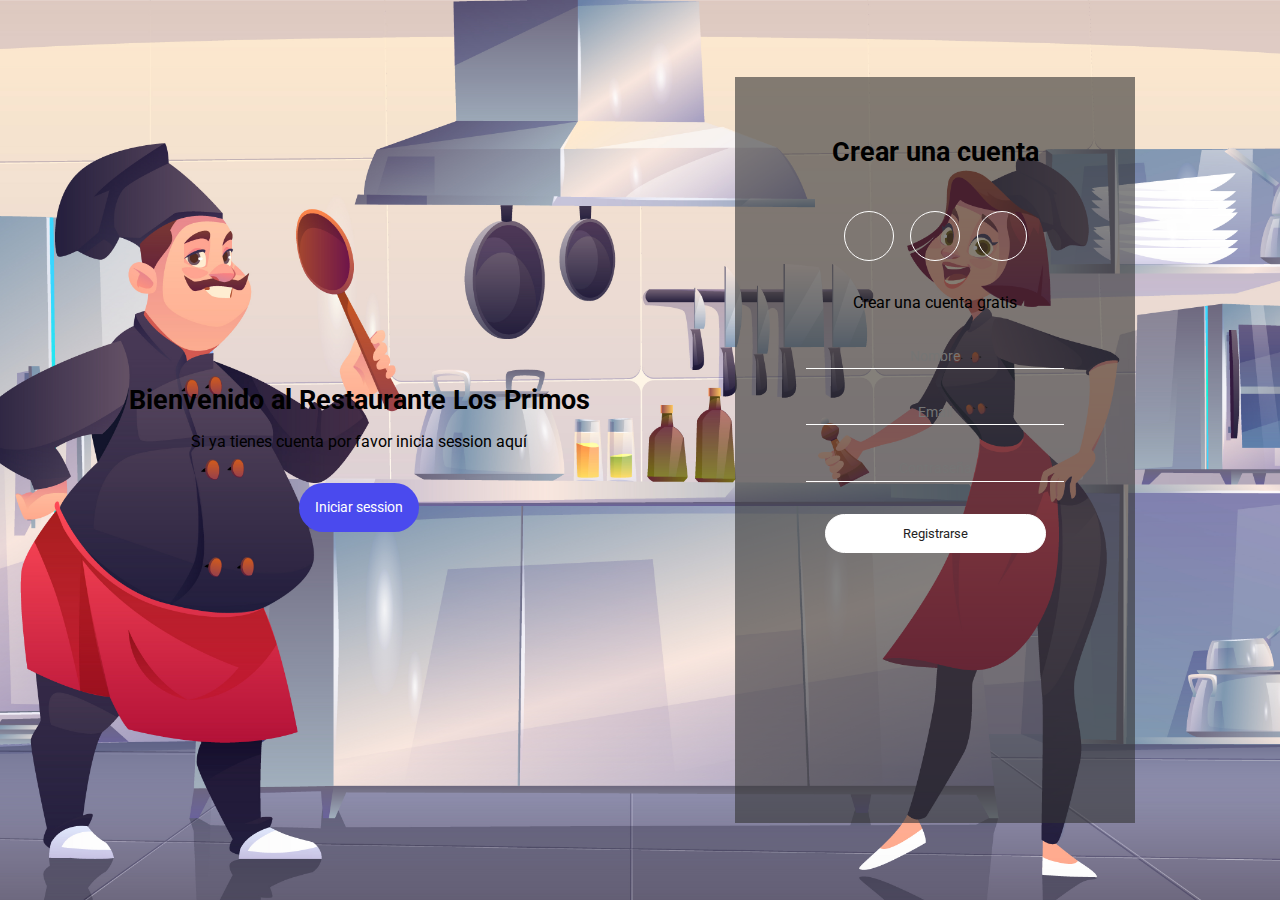
==== index.html @ 7c03df0f "Add files via upload" ====
<!DOCTYPE html>
<html lang="es">
<head>
    <meta charset="UTF-8">
    <meta name="viewport" content="width=device-width, initial-scale=1.0">
    <link rel="stylesheet" href="/style/style.css">
    <link rel="preconnect" href="https://fonts.googleapis.com">
    <link rel="preconnect" href="https://fonts.gstatic.com" crossorigin>
    <link href="https://fonts.googleapis.com/css2?family=Roboto:wght@400;700;&display=swap" rel="stylesheet">
    <link href='https://unpkg.co/boxicons@2.1.1/css/boxicons.min.css' rel='stylesheet'>
    <title>Restaurante Los Primos</title>
</head>


<body>
    <div class="container-form sign-up">
        <div class="welcome-back">
            <div class="message">
                <h2>Bienvenido al Restaurante Los Primos</h2>
                <p>Si ya tienes cuenta por favor inicia session aquí</p>
                <button class="sign-up-btn">Iniciar session</button>
            </div>
        </div>
        <form class="formulario">
            <h2 class="Create-account">Crear una cuenta</h2>
            <div class="iconos">
                <div class="border-iconos">
                    <i class='bx bxl-instagram-alt'></i>
                </div>
                <div class="border-iconos">
                    <i class='bx bxl-facebook-circle'></i>
                </div>
                <div class="border-iconos">
                    <i class='bx bxl-tiktok' ></i>
                </div>
            </div>
            <p class="cuenta-gratis">Crear una cuenta gratis</p>
            <input type="text" placeholder="Nombre">
            <input type="email" placeholder="Email">
            <input type="password" placeholder="Contraseña">
            <input type="button" value="Registrarse">
        </form>
    </div>
    <div class="container-form sign-in">
        <form class="formulario">
            <h2 class="Create-account">Iniciar Sesion</h2>
            <div class="iconos">
                <div class="border-iconos">
                    <i class='bx bxl-instagram-alt'></i>
                </div>
                <div class="border-iconos">
                    <i class='bx bxl-facebook-circle'></i>
                </div>
                <div class="border-iconos">
                    <i class='bx bxl-tiktok'></i>
                </div>
            </div>
            <p class="cuenta-gratis">¿Aun no tienes cuenta?</p>
            <input type="email" placeholder="Email">
            <input type="password" placeholder="Contraseña">
            <input type="button" value="Iniciar Sesion">
        </form>
        <div class="welcome-back">
            <div class="message">
                <h2>Bienvenido al Restaurante Los Primos</h2>
                <p>Si aun no tienes una cuenta por favor regrístrese aqui</p>
                <button class="sign-in-btn">Registrase</button>
            </div>
        </div>
        
    </div>
    <script src="js/style.js"></script>
</body>
</html>
---- style/style.css ----
* {
    margin: 0;
    padding: 0;
    box-sizing: border-box;
    font-family: 'Roboto', sans-serif;
}

body {
    height: 100vh;
    display: flex;
    align-items: center;
    justify-content: center;
    background-image: url(/assets/2546.jpg);
    background-position: center;
    background-repeat:no-repeat;
    background-size:cover;
    color: black;
}

.container-form {
    width: 90%;
    height: 90vh;
    display: flex;
    justify-content: space-around;
    transition: all .5s ease-out;    
}

.welcome-back {
    display: flex;
    align-items: center;
    text-align: center;
}

.message {
    padding: 1rem;
}

.message h2{
    font-size: 1.7rem;
    padding: 1rem 0;
}

.message button{
    padding: 1rem;
    font-weight: 400;
    background-color: #4a4aee;
    border-radius: 2rem;
    border: none;
    outline: none;
    cursor: pointer;
    font-size: .9rem;
    margin-top: 2rem;
    transition: all .3s ease-in;
    color: #fff;
}

.message button::hover{
    background-color: #6464f8;
}

.formulario{
    width: 400px;
    padding: 1rem;
    margin: 2rem;
    background-color: rgb(51, 51,51, 0.602);
    text-align: center;
}

.Create-account {
    padding: 2.7rem;
    font-size: 1.7rem;
}

.iconos {
    width: 200px;
    display: flex;
    justify-content: space-around;
    margin: auto;
}

.border-iconos {
    height: 20px;
    width: 20px;
    display: flex;
    align-items: center;
    justify-content: center;
    padding: 1.5rem;
    border: solid thin white;
    border-radius: 50%;
    font-size: 1.5rem;
    transition: all .3s ease-in;
}

.border-iconos::hover{
    background-color: #4a4aee;
    cursor: pointer;
}

.cuenta-gratis{
    padding: 2rem 0;
}

.formulario input{
    width: 70%;
    display: block;
    margin: auto;
    margin-bottom: 2rem;
    background-color: transparent;
    border: none;
    border-bottom: white thin solid;
    text-align: center;
    outline: none;
    padding: .2rem 0;
    font-size: .9rem;
    color: rgb(255, 255, 255);
}

.formulario input[type="button"]{
    width: 60%;
    margin: auto;
    border: solid thin white;
    padding: .7rem;
    border-radius: 2rem;
    background-color: white;
    font-size: .8rem;
    cursor: pointer;
    color: #222;

}

.sign-in{
    position: absolute;
    opacity: 0;
    visibility: hidden;
}
.sign-in.active{
    opacity: 1;
    visibility: visible;
}

.sign-up.active{
    opacity: 0;
    visibility: hidden;
}
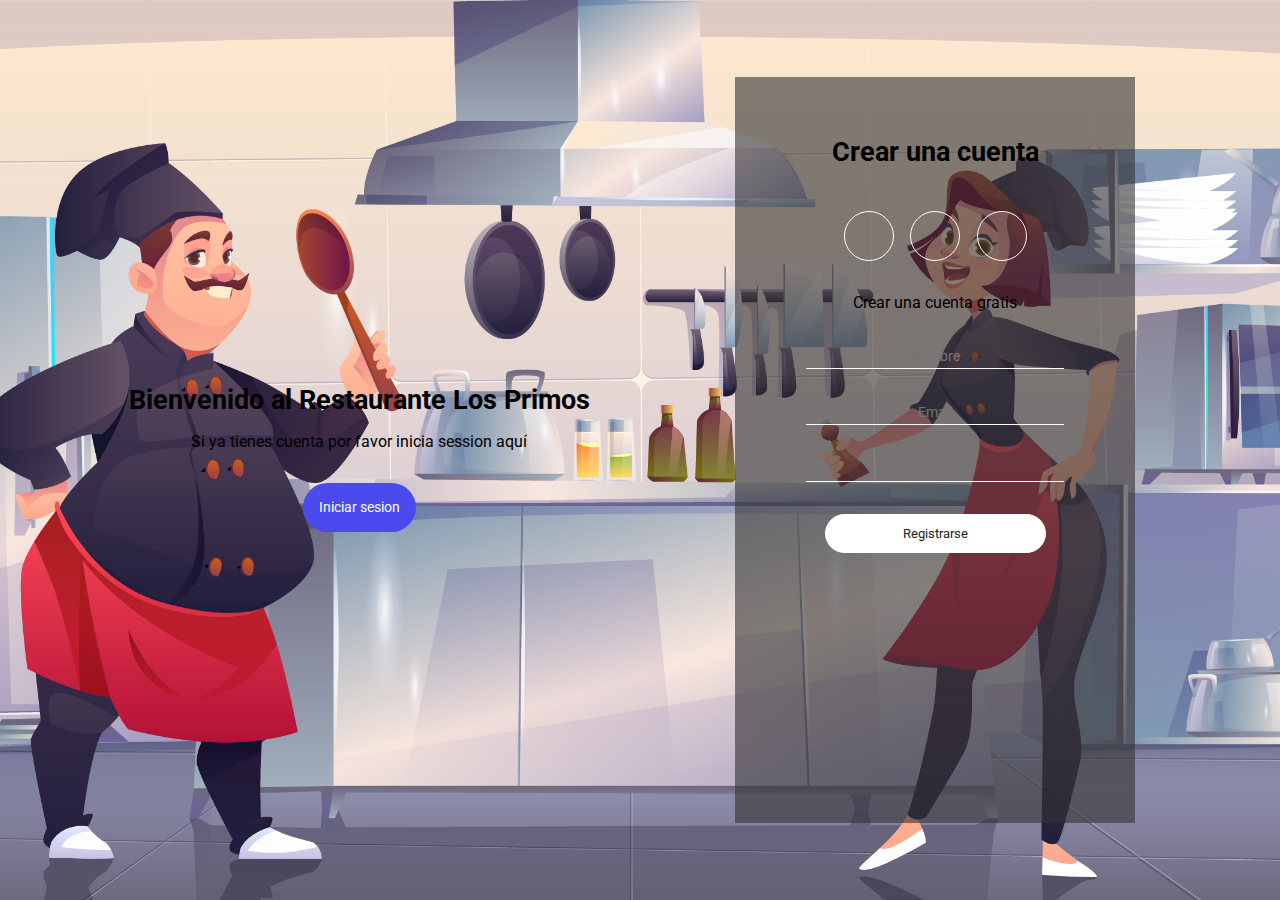
==== commit cd4acd6a: "act" ====
--- a/index.html
+++ b/index.html
@@ -13,12 +13,13 @@
 
 
 <body>
+    <div id="notificacion-container"></div>
     <div class="container-form sign-up">
         <div class="welcome-back">
             <div class="message">
                 <h2>Bienvenido al Restaurante Los Primos</h2>
                 <p>Si ya tienes cuenta por favor inicia session aquí</p>
-                <button class="sign-up-btn">Iniciar session</button>
+                <button class="sign-up-btn">Iniciar sesion</button>
             </div>
         </div>
         <form class="formulario">
@@ -35,10 +36,10 @@
                 </div>
             </div>
             <p class="cuenta-gratis">Crear una cuenta gratis</p>
-            <input type="text" placeholder="Nombre">
-            <input type="email" placeholder="Email">
-            <input type="password" placeholder="Contraseña">
-            <input type="button" value="Registrarse">
+            <input type="text" placeholder="Nombre" required>
+            <input type="email" placeholder="Email" required>
+            <input type="password" placeholder="Contraseña" required>
+            <input type="button" value="Registrarse" onclick="redirectToLogin()">
         </form>
     </div>
     <div class="container-form sign-in">
@@ -56,19 +57,52 @@
                 </div>
             </div>
             <p class="cuenta-gratis">¿Aun no tienes cuenta?</p>
-            <input type="email" placeholder="Email">
-            <input type="password" placeholder="Contraseña">
-            <input type="button" value="Iniciar Sesion">
+            <input type="email" placeholder="Email" required>
+            <input type="password" placeholder="Contraseña" required>
+            <input type="button" value="Iniciar Sesion" onclick="redirectToLogin()">
+
         </form>
         <div class="welcome-back">
             <div class="message">
                 <h2>Bienvenido al Restaurante Los Primos</h2>
                 <p>Si aun no tienes una cuenta por favor regrístrese aqui</p>
-                <button class="sign-in-btn">Registrase</button>
+                <button class="sign-in-btn">Registrarse</button>
             </div>
         </div>
         
     </div>
+    <script>
+        document.getElementById('formulario').addEventListener('submit', function(event) {
+            event.preventDefault(); // Evita el envío del formulario por defecto
+
+            // Obtener los valores de los campos de entrada
+            var name = document.getElementById('name').value;
+            var email = document.getElementById('email').value;
+            var password = document.getElementById('password').value;
+
+            // Validar los datos
+            if (name.trim() === '') {
+                alert('Por favor, ingresa tu nombre.');
+                return;
+            }
+
+            if (!email.endsWith('@gmail.com')) {
+                alert('Por favor, ingresa un correo electrónico válido de Gmail.');
+                return;
+            }
+
+            if (password.length < 8) {
+                alert('La contraseña debe tener al menos 8 caracteres.');
+                return;
+            }
+
+            // // Abrir una nueva pestaña con el contenido HTML y pasar el nombre como parámetro
+            
+            window.location.href = 'html/base.html?name=' + encodeURIComponent(name);
+
+
+        });
+    </script>
     <script src="js/style.js"></script>
 </body>
 </html>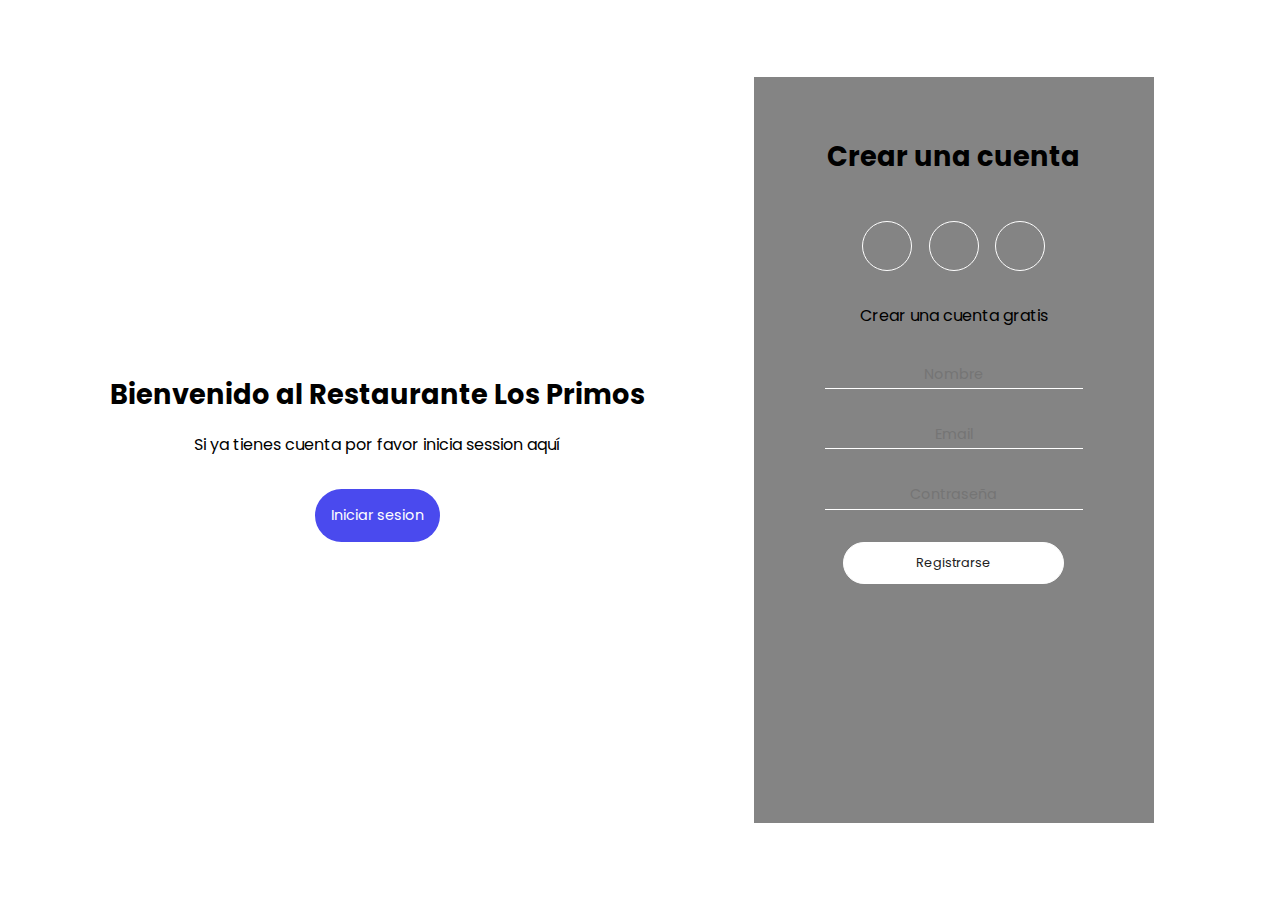
==== commit c9516cc5: "act" ====
--- a/index.html
+++ b/index.html
@@ -26,13 +26,13 @@
             <h2 class="Create-account">Crear una cuenta</h2>
             <div class="iconos">
                 <div class="border-iconos">
-                    <i class='bx bxl-instagram-alt'></i>
+                    <i class='bx bxl-instagram-alt' onclick="redirectSocialIng()"></i>
                 </div>
                 <div class="border-iconos">
-                    <i class='bx bxl-facebook-circle'></i>
+                    <i class='bx bxl-facebook-circle' onclick="redirectSocialFb()"></i>
                 </div>
                 <div class="border-iconos">
-                    <i class='bx bxl-tiktok' ></i>
+                    <i class='bx bxl-tiktok' onclick="redirectSocialTT()"></i>
                 </div>
             </div>
             <p class="cuenta-gratis">Crear una cuenta gratis</p>
@@ -47,13 +47,13 @@
             <h2 class="Create-account">Iniciar Sesion</h2>
             <div class="iconos">
                 <div class="border-iconos">
-                    <i class='bx bxl-instagram-alt'></i>
+                    <i class='bx bxl-instagram-alt' onclick="redirectSocialIng()"></i>
                 </div>
                 <div class="border-iconos">
-                    <i class='bx bxl-facebook-circle'></i>
+                    <i class='bx bxl-facebook-circle' onclick="redirectSocialFb()"></i>
                 </div>
                 <div class="border-iconos">
-                    <i class='bx bxl-tiktok'></i>
+                    <i class='bx bxl-tiktok' onclick="redirectSocialTT()"></i>
                 </div>
             </div>
             <p class="cuenta-gratis">¿Aun no tienes cuenta?</p>
@@ -71,38 +71,6 @@
         </div>
         
     </div>
-    <script>
-        document.getElementById('formulario').addEventListener('submit', function(event) {
-            event.preventDefault(); // Evita el envío del formulario por defecto
-
-            // Obtener los valores de los campos de entrada
-            var name = document.getElementById('name').value;
-            var email = document.getElementById('email').value;
-            var password = document.getElementById('password').value;
-
-            // Validar los datos
-            if (name.trim() === '') {
-                alert('Por favor, ingresa tu nombre.');
-                return;
-            }
-
-            if (!email.endsWith('@gmail.com')) {
-                alert('Por favor, ingresa un correo electrónico válido de Gmail.');
-                return;
-            }
-
-            if (password.length < 8) {
-                alert('La contraseña debe tener al menos 8 caracteres.');
-                return;
-            }
-
-            // // Abrir una nueva pestaña con el contenido HTML y pasar el nombre como parámetro
-            
-            window.location.href = 'html/base.html?name=' + encodeURIComponent(name);
-
-
-        });
-    </script>
     <script src="js/style.js"></script>
 </body>
 </html>--- a/style/style.css
+++ b/style/style.css
@@ -1,8 +1,10 @@
+@import url('https://fonts.googleapis.com/css2?family=Poppins:wght@200;300;400;500;600;700&display=swap');
+
 * {
     margin: 0;
     padding: 0;
     box-sizing: border-box;
-    font-family: 'Roboto', sans-serif;
+    font-family: 'Poppins', sans-serif;
 }
 
 body {
@@ -10,7 +12,7 @@
     display: flex;
     align-items: center;
     justify-content: center;
-    background-image: url(/assets/2546.jpg);
+    background-image: url(/assets/marco-plano-laico-cucharas-madera-espacio-copia.jpg);
     background-position: center;
     background-repeat:no-repeat;
     background-size:cover;
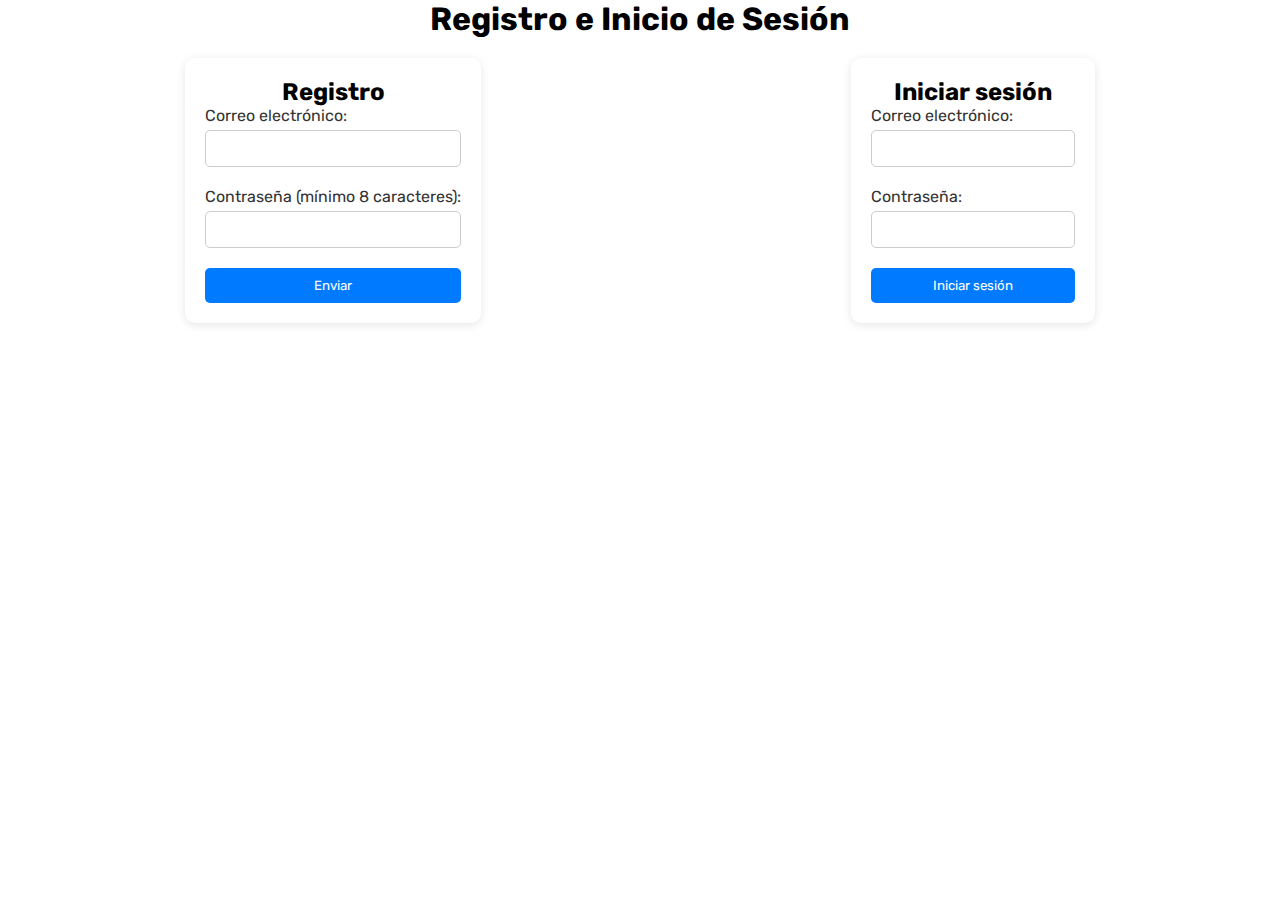
==== commit 82f8d845: "act" ====
--- a/index.html
+++ b/index.html
@@ -1,76 +1,49 @@
 <!DOCTYPE html>
-<html lang="es">
+<html lang="en">
 <head>
     <meta charset="UTF-8">
     <meta name="viewport" content="width=device-width, initial-scale=1.0">
+    <title>Los Primos | Restaurante</title>
     <link rel="stylesheet" href="/style/style.css">
-    <link rel="preconnect" href="https://fonts.googleapis.com">
-    <link rel="preconnect" href="https://fonts.gstatic.com" crossorigin>
-    <link href="https://fonts.googleapis.com/css2?family=Roboto:wght@400;700;&display=swap" rel="stylesheet">
-    <link href='https://unpkg.co/boxicons@2.1.1/css/boxicons.min.css' rel='stylesheet'>
-    <title>Restaurante Los Primos</title>
 </head>
+<body>
+    <h1>Registro e Inicio de Sesión</h1>
+    <div class="container">
+        <!-- Formulario de registro -->
+    <div id="registrationFormContainer">
+        <h2>Registro</h2>
+        <form id="registrationForm" onsubmit="validateForm()">
+          <label for="email">Correo electrónico:</label>
+          <input type="email" id="email" name="email" required>
+          <br>
+          <label for="password">Contraseña (mínimo 8 caracteres):</label>
+          <input type="password" id="password" name="password" required>
+          <br>
+          <input type="submit" value="Enviar" >
+        </form>
+      </div>
+    
+      <!-- Formulario de inicio de sesión -->
+      <div id="loginFormContainer">
+        <h2>Iniciar sesión</h2>
+        <form id="loginForm" onsubmit="login()">
+          <label for="loginEmail">Correo electrónico:</label>
+          <input type="email" id="loginEmail" name="loginEmail" required>
+          <br>
+          <label for="loginPassword">Contraseña:</label>
+          <input type="password" id="loginPassword" name="loginPassword" required>
+          <br>
+          <input type="submit" value="Iniciar sesión">
+        </form>
+      </div>
 
-
-<body>
-    <div id="notificacion-container"></div>
-    <div class="container-form sign-up">
-        <div class="welcome-back">
-            <div class="message">
-                <h2>Bienvenido al Restaurante Los Primos</h2>
-                <p>Si ya tienes cuenta por favor inicia session aquí</p>
-                <button class="sign-up-btn">Iniciar sesion</button>
-            </div>
-        </div>
-        <form class="formulario">
-            <h2 class="Create-account">Crear una cuenta</h2>
-            <div class="iconos">
-                <div class="border-iconos">
-                    <i class='bx bxl-instagram-alt' onclick="redirectSocialIng()"></i>
-                </div>
-                <div class="border-iconos">
-                    <i class='bx bxl-facebook-circle' onclick="redirectSocialFb()"></i>
-                </div>
-                <div class="border-iconos">
-                    <i class='bx bxl-tiktok' onclick="redirectSocialTT()"></i>
-                </div>
-            </div>
-            <p class="cuenta-gratis">Crear una cuenta gratis</p>
-            <input type="text" placeholder="Nombre" required>
-            <input type="email" placeholder="Email" required>
-            <input type="password" placeholder="Contraseña" required>
-            <input type="button" value="Registrarse" onclick="redirectToLogin()">
-        </form>
+      <!-- Mensaje de bienvenida -->
+      <div id="welcomeMessage" class="hidden">
+        <h2>Bienvenido</h2>
+        <p>Has iniciado sesión correctamente. ¡Bienvenido!</p>
+      </div>
     </div>
-    <div class="container-form sign-in">
-        <form class="formulario">
-            <h2 class="Create-account">Iniciar Sesion</h2>
-            <div class="iconos">
-                <div class="border-iconos">
-                    <i class='bx bxl-instagram-alt' onclick="redirectSocialIng()"></i>
-                </div>
-                <div class="border-iconos">
-                    <i class='bx bxl-facebook-circle' onclick="redirectSocialFb()"></i>
-                </div>
-                <div class="border-iconos">
-                    <i class='bx bxl-tiktok' onclick="redirectSocialTT()"></i>
-                </div>
-            </div>
-            <p class="cuenta-gratis">¿Aun no tienes cuenta?</p>
-            <input type="email" placeholder="Email" required>
-            <input type="password" placeholder="Contraseña" required>
-            <input type="button" value="Iniciar Sesion" onclick="redirectToLogin()">
-
-        </form>
-        <div class="welcome-back">
-            <div class="message">
-                <h2>Bienvenido al Restaurante Los Primos</h2>
-                <p>Si aun no tienes una cuenta por favor regrístrese aqui</p>
-                <button class="sign-in-btn">Registrarse</button>
-            </div>
-        </div>
-        
-    </div>
-    <script src="js/style.js"></script>
+    
+<script src="js/style.js"></script>
 </body>
 </html>--- a/style/style.css
+++ b/style/style.css
@@ -1,146 +1,152 @@
-@import url('https://fonts.googleapis.com/css2?family=Poppins:wght@200;300;400;500;600;700&display=swap');
-
+@import url('https://fonts.googleapis.com/css2?family=Rubik:wght@300;400;500;600;700&display=swap');
 * {
     margin: 0;
     padding: 0;
     box-sizing: border-box;
-    font-family: 'Poppins', sans-serif;
+    font-family: 'Rubik', sans-serif;
+}
+/* Estilos generales para el cuerpo de la página */
+body {
+  background-color: #f0f0f000;
+  margin: 0;
+  padding: 0;
+  background-image: url(/assets/marco-plano-laico-cucharas-madera-espacio-copia.jpg);
+  background-size: cover;
 }
 
-body {
-    height: 100vh;
-    display: flex;
-    align-items: center;
-    justify-content: center;
-    background-image: url(/assets/marco-plano-laico-cucharas-madera-espacio-copia.jpg);
-    background-position: center;
-    background-repeat:no-repeat;
-    background-size:cover;
-    color: black;
+.container{
+     display: flex;
+}
+/* Estilos para el contenedor del formulario */
+#registrationFormContainer {
+  max-width: 400px;
+  margin: 50px auto;
+  background-color: #ffffff44;
+  padding: 20px;
+  border-radius: 10px;
+  box-shadow: 0 2px 10px rgba(0, 0, 0, 0.1);
 }
 
-.container-form {
-    width: 90%;
-    height: 90vh;
-    display: flex;
-    justify-content: space-around;
-    transition: all .5s ease-out;    
+/* Estilos para los títulos del formulario */
+h1 {
+  text-align: center;
+  color: #000000;
 }
 
-.welcome-back {
-    display: flex;
-    align-items: center;
-    text-align: center;
+/* Estilos para las etiquetas del formulario */
+label {
+  display: block;
+  margin-bottom: 5px;
+  color: #333;
 }
 
-.message {
-    padding: 1rem;
+/* Estilos para los campos de entrada del formulario */
+input[type="email"],
+input[type="password"] {
+  width: 100%;
+  padding: 10px;
+  margin-bottom: 20px;
+  border: 1px solid #ccc;
+  border-radius: 5px;
 }
 
-.message h2{
-    font-size: 1.7rem;
-    padding: 1rem 0;
+/* Estilos para el botón de enviar */
+input[type="submit"] {
+  width: 100%;
+  padding: 10px;
+  background-color: #ffffff;
+  color: #fff;
+  border: none;
+  border-radius: 5px;
+  cursor: pointer;
 }
 
-.message button{
-    padding: 1rem;
-    font-weight: 400;
-    background-color: #4a4aee;
-    border-radius: 2rem;
-    border: none;
-    outline: none;
-    cursor: pointer;
-    font-size: .9rem;
-    margin-top: 2rem;
-    transition: all .3s ease-in;
-    color: #fff;
+/* Estilos para el botón de enviar al pasar el cursor sobre él */
+input[type="submit"]:hover {
+  background-color: #0056b3;
 }
 
-.message button::hover{
-    background-color: #6464f8;
+/* Estilos para el mensaje de alerta */
+.alert {
+  background-color: #ffc107;
+  color: #333;
+  padding: 10px;
+  border-radius: 5px;
+  margin-bottom: 20px;
 }
 
-.formulario{
-    width: 400px;
-    padding: 1rem;
-    margin: 2rem;
-    background-color: rgb(51, 51,51, 0.602);
-    text-align: center;
+/* ... (otros estilos) ... */
+
+/* Estilos para los formularios */
+#registrationFormContainer,
+#loginFormContainer {
+  max-width: 400px;
+  margin: 20px auto;
+  background-color: #ffffff;
+  padding: 20px;
+  border-radius: 10px;
+  box-shadow: 0 2px 10px rgba(0, 0, 0, 0.1);
 }
 
-.Create-account {
-    padding: 2.7rem;
-    font-size: 1.7rem;
+/* Estilos para los títulos del formulario */
+h2 {
+  text-align: center;
+  color: #000000;
 }
 
-.iconos {
-    width: 200px;
-    display: flex;
-    justify-content: space-around;
-    margin: auto;
+/* Estilos para los campos de entrada del formulario */
+input[type="email"],
+input[type="password"] {
+  width: 100%;
+  padding: 10px;
+  margin-bottom: 20px;
+  border: 1px solid #ccc;
+  border-radius: 5px;
 }
 
-.border-iconos {
-    height: 20px;
-    width: 20px;
-    display: flex;
-    align-items: center;
-    justify-content: center;
-    padding: 1.5rem;
-    border: solid thin white;
-    border-radius: 50%;
-    font-size: 1.5rem;
-    transition: all .3s ease-in;
+/* Estilos para el botón de enviar */
+input[type="submit"] {
+  width: 100%;
+  padding: 10px;
+  background-color: #007bff;
+  color: #fff;
+  border: none;
+  border-radius: 5px;
+  cursor: pointer;
 }
 
-.border-iconos::hover{
-    background-color: #4a4aee;
-    cursor: pointer;
+/* Estilos para el botón de enviar al pasar el cursor sobre él */
+input[type="submit"]:hover {
+  background-color: #0056b3;
 }
 
-.cuenta-gratis{
-    padding: 2rem 0;
+/* Estilos para el mensaje de alerta */
+.alert {
+  background-color: #ffc107;
+  color: #333;
+  padding: 10px;
+  border-radius: 5px;
+  margin-bottom: 20px;
 }
 
-.formulario input{
-    width: 70%;
-    display: block;
-    margin: auto;
-    margin-bottom: 2rem;
-    background-color: transparent;
-    border: none;
-    border-bottom: white thin solid;
-    text-align: center;
-    outline: none;
-    padding: .2rem 0;
-    font-size: .9rem;
-    color: rgb(255, 255, 255);
+/* Estilos para el mensaje de bienvenida */
+#welcomeMessage {
+  max-width: 400px;
+  margin: 20px auto;
+  background-color: #3affa8;
+  color: #333;
+  padding: 20px;
+  border-radius: 10px;
+  display: none; /* Ocultar inicialmente el mensaje */
 }
 
-.formulario input[type="button"]{
-    width: 60%;
-    margin: auto;
-    border: solid thin white;
-    padding: .7rem;
-    border-radius: 2rem;
-    background-color: white;
-    font-size: .8rem;
-    cursor: pointer;
-    color: #222;
-
+/* Estilos para los títulos del mensaje de bienvenida */
+#welcomeMessage h2 {
+  color: #2a65bf;
+  margin-bottom: 10px;
 }
 
-.sign-in{
-    position: absolute;
-    opacity: 0;
-    visibility: hidden;
+/* Estilos para el mensaje de bienvenida */
+#welcomeMessage p {
+  margin: 0;
 }
-.sign-in.active{
-    opacity: 1;
-    visibility: visible;
-}
-
-.sign-up.active{
-    opacity: 0;
-    visibility: hidden;
-}